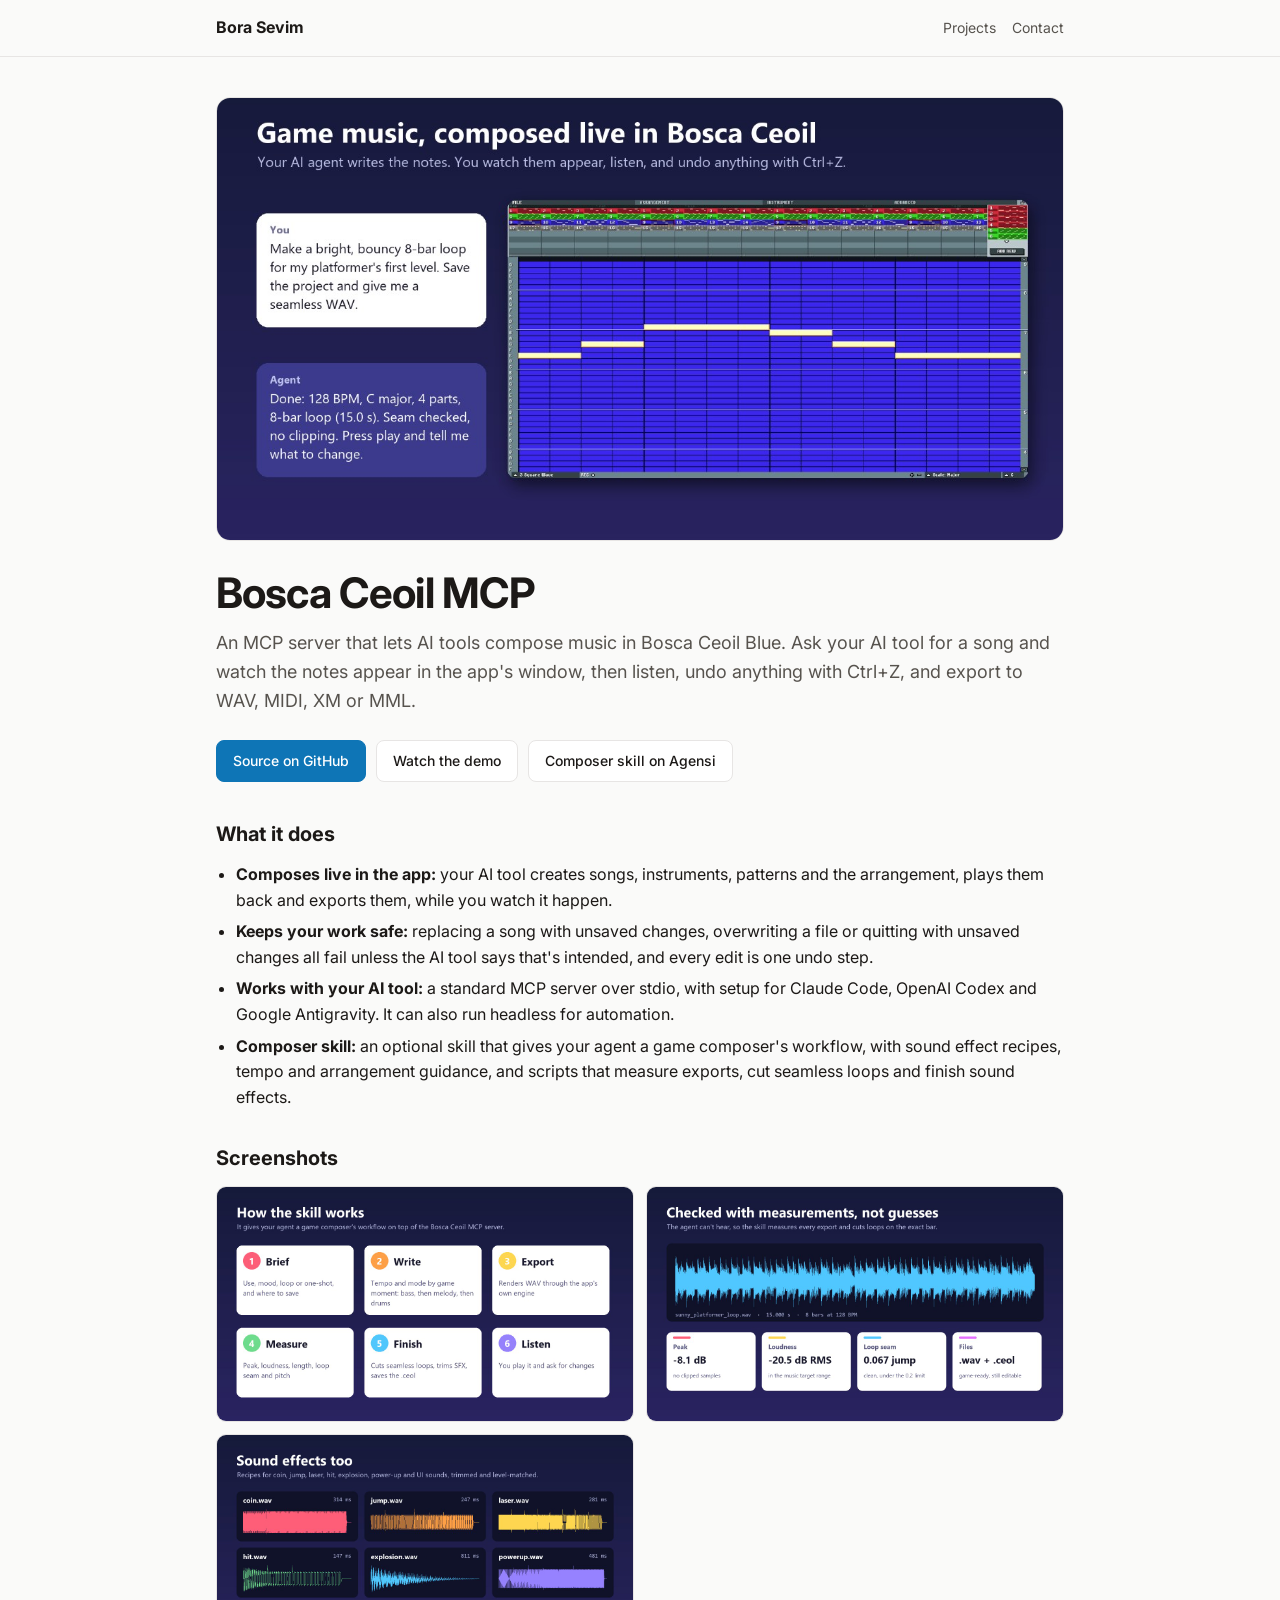
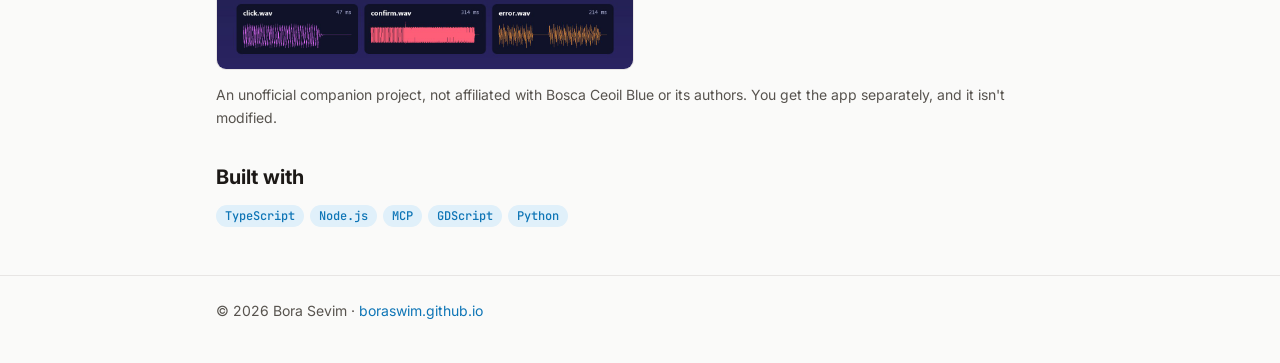
==== bosca-ceoil-mcp/index.html @ b7f97ddd "Add Bosca Ceoil MCP project page and homepage card" ====
<!doctype html>
<html lang="en">
<head>
  <meta charset="utf-8" />
  <meta name="viewport" content="width=device-width, initial-scale=1" />
  <title>Bosca Ceoil MCP · Bora Sevim</title>
  <meta name="description" content="An MCP server that lets AI tools compose music in Bosca Ceoil Blue: ask for a song, watch the notes appear, listen, undo anything and export to WAV, MIDI, XM or MML." />
  <meta property="og:type" content="website" />
  <meta property="og:url" content="https://boraswim.github.io/bosca-ceoil-mcp/" />
  <meta property="og:title" content="Bosca Ceoil MCP: game music, composed live by your AI agent" />
  <meta property="og:description" content="An MCP server that lets AI tools write songs in Bosca Ceoil Blue while you watch, listen and undo, plus a composer skill for game music and sound effects." />
  <meta property="og:image" content="https://boraswim.github.io/bosca-ceoil-mcp/preview.jpg" />
  <meta property="og:image:width" content="1200" />
  <meta property="og:image:height" content="627" />
  <meta name="twitter:card" content="summary_large_image" />
  <link rel="preconnect" href="https://fonts.googleapis.com" />
  <link rel="preconnect" href="https://fonts.gstatic.com" crossorigin />
  <link href="https://fonts.googleapis.com/css2?family=Inter:wght@400;500;600;700&family=JetBrains+Mono:wght@500&display=swap" rel="stylesheet" />
  <link rel="stylesheet" href="../project.css" />
</head>
<body>
  <nav><div class="wrap"><a class="brand" href="../">Bora Sevim</a><a href="../#projects">Projects</a><a href="../#contact">Contact</a></div></nav>
  <main class="wrap">
    <img class="hero" src="preview.jpg" width="1200" height="627" alt="An AI agent asks for a platformer loop and the notes appear in Bosca Ceoil Blue" />
    <h1>Bosca Ceoil MCP</h1>
    <p class="lead">An MCP server that lets AI tools compose music in Bosca Ceoil Blue. Ask your AI tool for a song and watch the notes appear in the app's window, then listen, undo anything with Ctrl+Z, and export to WAV, MIDI, XM or MML.</p>
    <div class="links">
      <a class="btn primary" href="https://github.com/boraswim/bosca-ceoil-mcp">Source on GitHub</a>
      <a class="btn" href="https://github.com/boraswim/bosca-ceoil-mcp/blob/main/docs/media/demo.mp4">Watch the demo</a>
      <a class="btn" href="https://www.agensi.io/skills/bosca-ceoil-composer-game-music-sfx">Composer skill on Agensi</a>
    </div>

    <h2>What it does</h2>
    <ul>
      <li><b>Composes live in the app:</b> your AI tool creates songs, instruments, patterns and the arrangement, plays them back and exports them, while you watch it happen.</li>
      <li><b>Keeps your work safe:</b> replacing a song with unsaved changes, overwriting a file or quitting with unsaved changes all fail unless the AI tool says that's intended, and every edit is one undo step.</li>
      <li><b>Works with your AI tool:</b> a standard MCP server over stdio, with setup for Claude Code, OpenAI Codex and Google Antigravity. It can also run headless for automation.</li>
      <li><b>Composer skill:</b> an optional skill that gives your agent a game composer's workflow, with sound effect recipes, tempo and arrangement guidance, and scripts that measure exports, cut seamless loops and finish sound effects.</li>
    </ul>

    <h2>Screenshots</h2>
    <div class="gallery">
      <img src="workflow.jpg" width="1280" height="720" alt="The composer skill's six steps: brief, write, export, measure, finish, listen" loading="lazy" />
      <img src="measured.jpg" width="1280" height="720" alt="A loop's waveform with its peak, loudness and loop seam measurements" loading="lazy" />
      <img src="sfx.jpg" width="1280" height="720" alt="Waveforms of the nine demo sound effects" loading="lazy" />
    </div>
    <p class="note">An unofficial companion project, not affiliated with Bosca Ceoil Blue or its authors. You get the app separately, and it isn't modified.</p>

    <h2>Built with</h2>
    <div class="tags"><span class="tag">TypeScript</span><span class="tag">Node.js</span><span class="tag">MCP</span><span class="tag">GDScript</span><span class="tag">Python</span></div>
  </main>
  <footer><div class="wrap">© 2026 Bora Sevim · <a href="../">boraswim.github.io</a></div></footer>
</body>
</html>
---- project.css ----
/* Shared styles for the project pages (vocalworks/, civittv/, hellmate/, naor/, gamejams/). */
:root { --bg: #fafaf9; --surface: #ffffff; --text: #1c1917; --muted: #57534e; --border: #e7e5e4; --accent: #0e75b6; --accent-soft: #e0f0fa; }
@media (prefers-color-scheme: dark) {
  :root { --bg: #0f1115; --surface: #171a21; --text: #ececec; --muted: #a1a1aa; --border: #262a33; --accent: #4fb3f0; --accent-soft: #13283a; }
}
* { box-sizing: border-box; }
body { margin: 0; background: var(--bg); color: var(--text); font: 16px/1.6 Inter, system-ui, sans-serif; }
a { color: var(--accent); text-decoration: none; }
a:hover { text-decoration: underline; }
.wrap { max-width: 880px; margin: 0 auto; padding: 0 16px; }
nav { border-bottom: 1px solid var(--border); }
nav .wrap { display: flex; align-items: center; height: 56px; gap: 16px; }
nav .brand { font-weight: 700; color: var(--text); margin-right: auto; }
nav a:not(.brand) { color: var(--muted); font-size: 14px; }
.hero { width: 100%; height: auto; display: block; border-radius: 14px; margin: 40px 0 28px; border: 1px solid var(--border); }
h1 { font-size: clamp(30px, 5vw, 42px); line-height: 1.15; margin: 0 0 12px; letter-spacing: -.02em; }
.lead { font-size: 18px; color: var(--muted); margin: 0 0 24px; }
.links { display: flex; flex-wrap: wrap; gap: 10px; margin-bottom: 36px; }
.btn { display: inline-flex; align-items: center; padding: 9px 16px; border-radius: 8px; font-weight: 500; font-size: 14px; border: 1px solid var(--border); background: var(--surface); color: var(--text); }
.btn:hover { text-decoration: none; border-color: var(--accent); }
.btn.primary { background: var(--accent); border-color: var(--accent); color: #fff; }
h2 { font-size: 20px; margin: 32px 0 12px; }
ul { padding-left: 20px; margin: 0; }
li { margin: 6px 0; }
.tags { display: flex; flex-wrap: wrap; gap: 6px; margin: 8px 0 0; }
.tag { font: 500 12px "JetBrains Mono", monospace; background: var(--accent-soft); color: var(--accent); padding: 3px 9px; border-radius: 999px; }
.badge { display: inline-block; font-size: 13px; font-weight: 600; color: #b45309; background: #fef3c7; padding: 2px 10px; border-radius: 999px; margin-bottom: 12px; }
@media (prefers-color-scheme: dark) { .badge { color: #fbbf24; background: #3a2a0a; } }
.gallery { display: grid; grid-template-columns: repeat(2, 1fr); gap: 12px; }
.gallery img { width: 100%; height: auto; display: block; border-radius: 10px; border: 1px solid var(--border); }
.entry { display: grid; grid-template-columns: 280px 1fr; gap: 20px; align-items: start; padding: 24px 0; border-top: 1px solid var(--border); }
.entry img { width: 100%; height: auto; display: block; border-radius: 10px; border: 1px solid var(--border); }
.entry h2 { margin: 0 0 4px; }
.entry .meta { font: 500 13px "JetBrains Mono", monospace; color: var(--muted); margin-bottom: 8px; }
.entry p { margin: 0 0 10px; }
.note { color: var(--muted); font-size: 14px; }
footer { margin-top: 48px; padding: 24px 0 40px; border-top: 1px solid var(--border); color: var(--muted); font-size: 14px; }
@media (max-width: 600px) {
  .gallery { grid-template-columns: 1fr; }
  .entry { grid-template-columns: 1fr; }
}
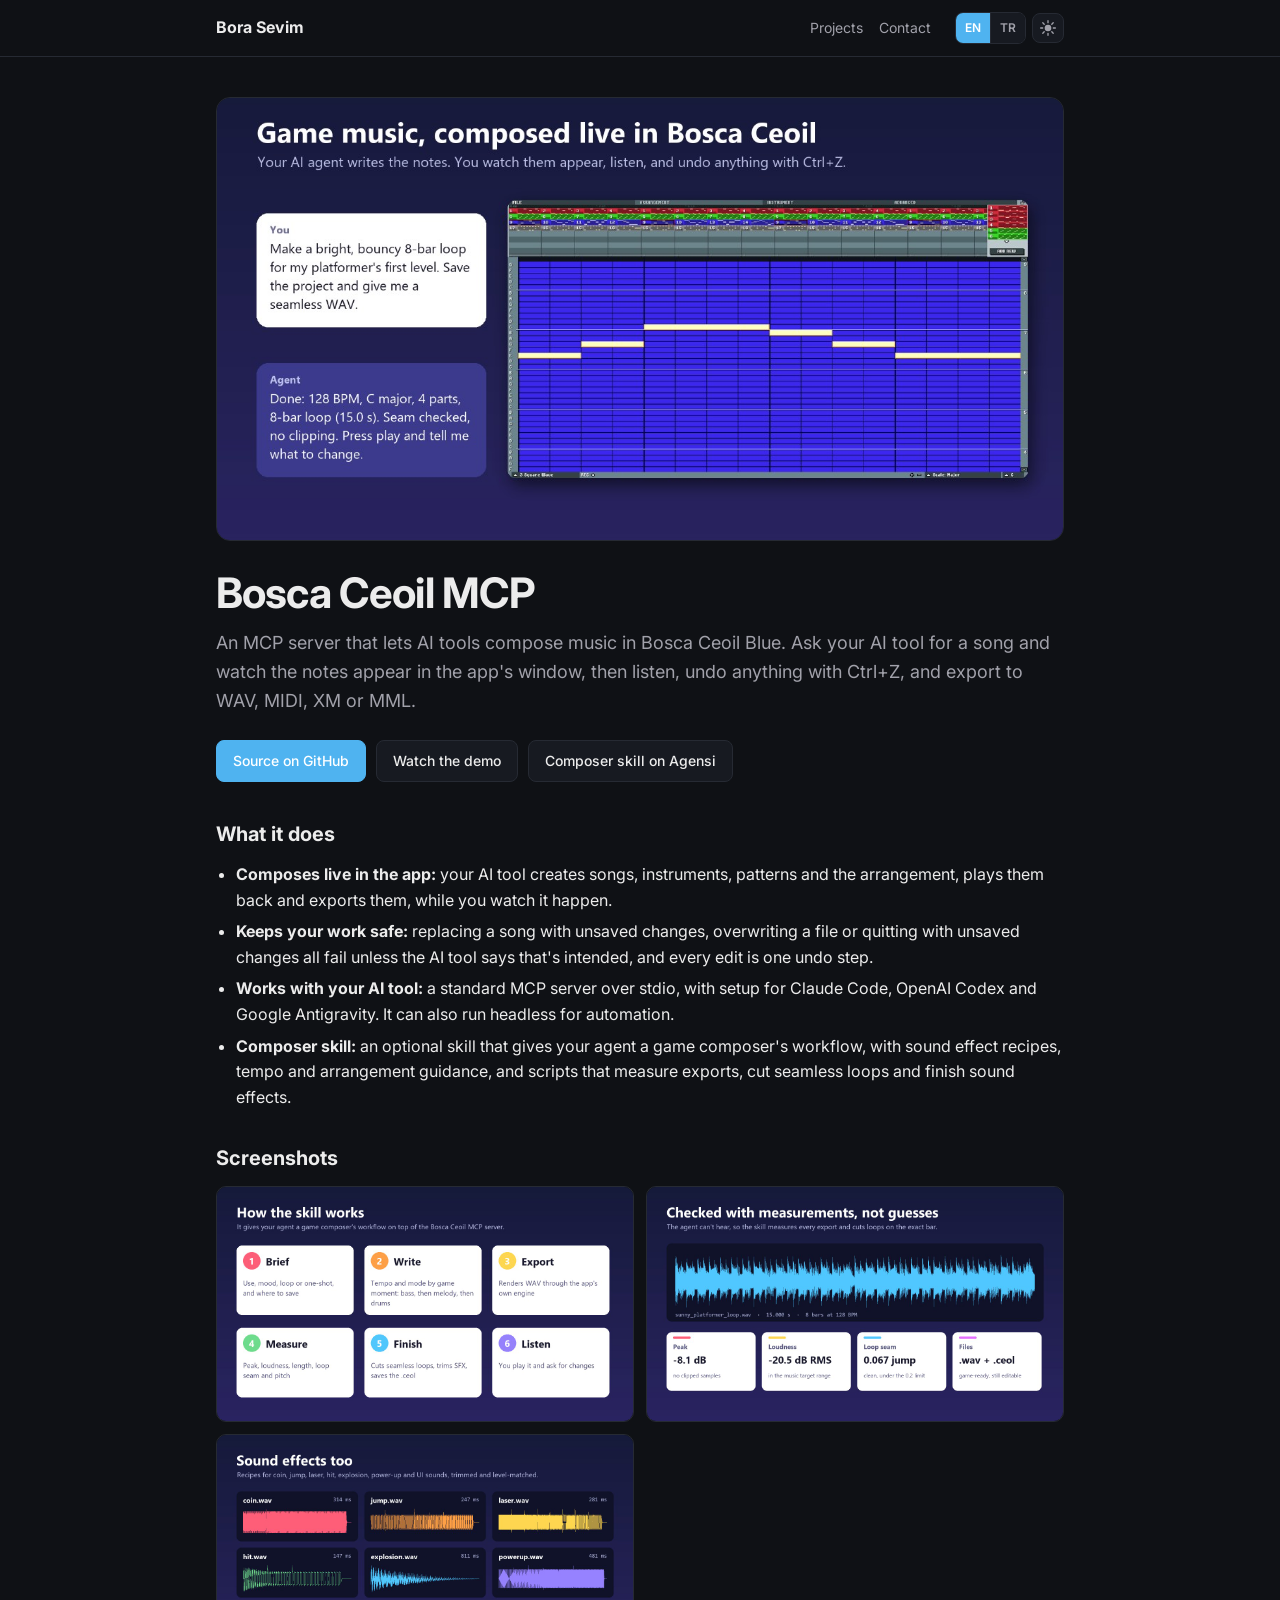
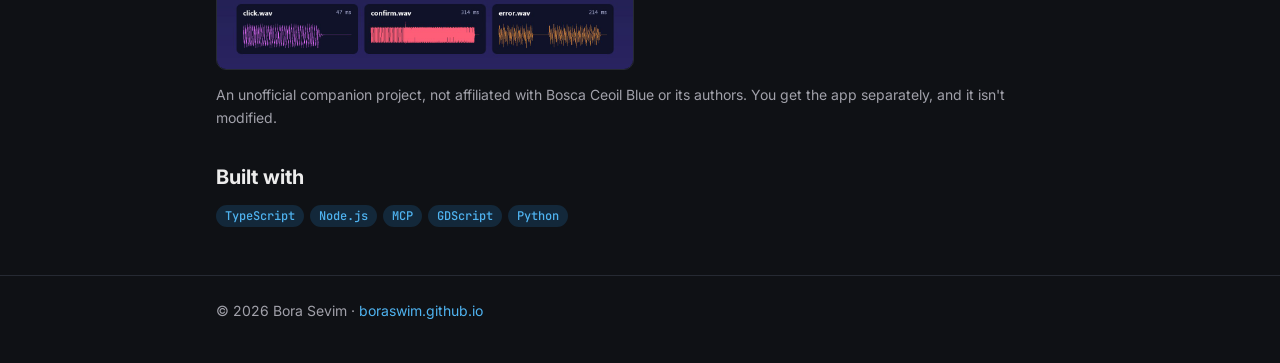
==== commit 546ebe61: "Add EN/TR language switch and light/dark theme toggle (dark by default)" ====
--- a/bosca-ceoil-mcp/index.html
+++ b/bosca-ceoil-mcp/index.html
@@ -17,36 +17,38 @@
   <link rel="preconnect" href="https://fonts.gstatic.com" crossorigin />
   <link href="https://fonts.googleapis.com/css2?family=Inter:wght@400;500;600;700&family=JetBrains+Mono:wght@500&display=swap" rel="stylesheet" />
   <link rel="stylesheet" href="../project.css" />
+  <link rel="stylesheet" href="/site.css" />
+  <script src="/site.js"></script>
 </head>
 <body>
-  <nav><div class="wrap"><a class="brand" href="../">Bora Sevim</a><a href="../#projects">Projects</a><a href="../#contact">Contact</a></div></nav>
+  <nav><div class="wrap"><a class="brand" href="../">Bora Sevim</a><a href="../#projects"><span lang="en">Projects</span><span lang="tr">Projeler</span></a><a href="../#contact"><span lang="en">Contact</span><span lang="tr">İletişim</span></a></div></nav>
   <main class="wrap">
     <img class="hero" src="preview.jpg" width="1200" height="627" alt="An AI agent asks for a platformer loop and the notes appear in Bosca Ceoil Blue" />
     <h1>Bosca Ceoil MCP</h1>
-    <p class="lead">An MCP server that lets AI tools compose music in Bosca Ceoil Blue. Ask your AI tool for a song and watch the notes appear in the app's window, then listen, undo anything with Ctrl+Z, and export to WAV, MIDI, XM or MML.</p>
+    <p class="lead" lang="en">An MCP server that lets AI tools compose music in Bosca Ceoil Blue. Ask your AI tool for a song and watch the notes appear in the app's window, then listen, undo anything with Ctrl+Z, and export to WAV, MIDI, XM or MML.</p><p class="lead" lang="tr">Yapay zekâ araçlarının Bosca Ceoil Blue'da müzik bestelemesini sağlayan bir MCP sunucusu. Yapay zekâ aracınızdan bir şarkı isteyin ve notaların uygulamanın penceresinde belirmesini izleyin; ardından dinleyin, istediğinizi Ctrl+Z ile geri alın ve WAV, MIDI, XM ya da MML olarak dışa aktarın.</p>
     <div class="links">
-      <a class="btn primary" href="https://github.com/boraswim/bosca-ceoil-mcp">Source on GitHub</a>
-      <a class="btn" href="https://github.com/boraswim/bosca-ceoil-mcp/blob/main/docs/media/demo.mp4">Watch the demo</a>
-      <a class="btn" href="https://www.agensi.io/skills/bosca-ceoil-composer-game-music-sfx">Composer skill on Agensi</a>
+      <a class="btn primary" href="https://github.com/boraswim/bosca-ceoil-mcp"><span lang="en">Source on GitHub</span><span lang="tr">GitHub'da kaynak kodu</span></a>
+      <a class="btn" href="https://github.com/boraswim/bosca-ceoil-mcp/blob/main/docs/media/demo.mp4"><span lang="en">Watch the demo</span><span lang="tr">Demoyu izle</span></a>
+      <a class="btn" href="https://www.agensi.io/skills/bosca-ceoil-composer-game-music-sfx"><span lang="en">Composer skill on Agensi</span><span lang="tr">Agensi'de besteci skill'i</span></a>
     </div>
 
-    <h2>What it does</h2>
+    <h2><span lang="en">What it does</span><span lang="tr">Neler yapar</span></h2>
     <ul>
-      <li><b>Composes live in the app:</b> your AI tool creates songs, instruments, patterns and the arrangement, plays them back and exports them, while you watch it happen.</li>
-      <li><b>Keeps your work safe:</b> replacing a song with unsaved changes, overwriting a file or quitting with unsaved changes all fail unless the AI tool says that's intended, and every edit is one undo step.</li>
-      <li><b>Works with your AI tool:</b> a standard MCP server over stdio, with setup for Claude Code, OpenAI Codex and Google Antigravity. It can also run headless for automation.</li>
-      <li><b>Composer skill:</b> an optional skill that gives your agent a game composer's workflow, with sound effect recipes, tempo and arrangement guidance, and scripts that measure exports, cut seamless loops and finish sound effects.</li>
+      <li lang="en"><b>Composes live in the app:</b> your AI tool creates songs, instruments, patterns and the arrangement, plays them back and exports them, while you watch it happen.</li><li lang="tr"><b>Uygulamada canlı besteler:</b> yapay zekâ aracınız şarkıları, enstrümanları, pattern'leri ve düzenlemeyi oluşturur, çalar ve dışa aktarır; siz de bunların olmasını izlersiniz.</li>
+      <li lang="en"><b>Keeps your work safe:</b> replacing a song with unsaved changes, overwriting a file or quitting with unsaved changes all fail unless the AI tool says that's intended, and every edit is one undo step.</li><li lang="tr"><b>Çalışmanızı korur:</b> kaydedilmemiş değişiklikleri olan bir şarkıyı değiştirmek, bir dosyanın üzerine yazmak ya da kaydedilmemiş değişikliklerle çıkmak, yapay zekâ aracı bunun bilerek yapıldığını belirtmedikçe gerçekleşmez; her düzenleme tek bir geri alma adımıdır.</li>
+      <li lang="en"><b>Works with your AI tool:</b> a standard MCP server over stdio, with setup for Claude Code, OpenAI Codex and Google Antigravity. It can also run headless for automation.</li><li lang="tr"><b>Yapay zekâ aracınızla çalışır:</b> stdio üzerinden çalışan standart bir MCP sunucusu; Claude Code, OpenAI Codex ve Google Antigravity için kurulum adımlarıyla. Otomasyon için arayüzsüz (headless) de çalışabilir.</li>
+      <li lang="en"><b>Composer skill:</b> an optional skill that gives your agent a game composer's workflow, with sound effect recipes, tempo and arrangement guidance, and scripts that measure exports, cut seamless loops and finish sound effects.</li><li lang="tr"><b>Besteci skill'i:</b> ajanınıza bir oyun bestecisinin çalışma akışını kazandıran isteğe bağlı bir skill: ses efekti tarifleri, tempo ve düzenleme rehberi, ayrıca dışa aktarımları ölçen, kesintisiz döngüler kesen ve ses efektlerini son haline getiren betikler.</li>
     </ul>
 
-    <h2>Screenshots</h2>
+    <h2><span lang="en">Screenshots</span><span lang="tr">Ekran görüntüleri</span></h2>
     <div class="gallery">
       <img src="workflow.jpg" width="1280" height="720" alt="The composer skill's six steps: brief, write, export, measure, finish, listen" loading="lazy" />
       <img src="measured.jpg" width="1280" height="720" alt="A loop's waveform with its peak, loudness and loop seam measurements" loading="lazy" />
       <img src="sfx.jpg" width="1280" height="720" alt="Waveforms of the nine demo sound effects" loading="lazy" />
     </div>
-    <p class="note">An unofficial companion project, not affiliated with Bosca Ceoil Blue or its authors. You get the app separately, and it isn't modified.</p>
+    <p class="note" lang="en">An unofficial companion project, not affiliated with Bosca Ceoil Blue or its authors. You get the app separately, and it isn't modified.</p><p class="note" lang="tr">Resmî olmayan bir yardımcı proje; Bosca Ceoil Blue ya da yapımcılarıyla bağlantılı değildir. Uygulamayı ayrıca edinirsiniz ve uygulama değiştirilmez.</p>
 
-    <h2>Built with</h2>
+    <h2><span lang="en">Built with</span><span lang="tr">Kullanılan teknolojiler</span></h2>
     <div class="tags"><span class="tag">TypeScript</span><span class="tag">Node.js</span><span class="tag">MCP</span><span class="tag">GDScript</span><span class="tag">Python</span></div>
   </main>
   <footer><div class="wrap">© 2026 Bora Sevim · <a href="../">boraswim.github.io</a></div></footer>
--- a/project.css
+++ b/project.css
@@ -1,8 +1,4 @@
-/* Shared styles for the project pages (vocalworks/, civittv/, hellmate/, naor/, gamejams/). */
-:root { --bg: #fafaf9; --surface: #ffffff; --text: #1c1917; --muted: #57534e; --border: #e7e5e4; --accent: #0e75b6; --accent-soft: #e0f0fa; }
-@media (prefers-color-scheme: dark) {
-  :root { --bg: #0f1115; --surface: #171a21; --text: #ececec; --muted: #a1a1aa; --border: #262a33; --accent: #4fb3f0; --accent-soft: #13283a; }
-}
+/* Shared styles for the project pages. Theme colours come from site.css. */
 * { box-sizing: border-box; }
 body { margin: 0; background: var(--bg); color: var(--text); font: 16px/1.6 Inter, system-ui, sans-serif; }
 a { color: var(--accent); text-decoration: none; }
@@ -24,8 +20,8 @@
 li { margin: 6px 0; }
 .tags { display: flex; flex-wrap: wrap; gap: 6px; margin: 8px 0 0; }
 .tag { font: 500 12px "JetBrains Mono", monospace; background: var(--accent-soft); color: var(--accent); padding: 3px 9px; border-radius: 999px; }
-.badge { display: inline-block; font-size: 13px; font-weight: 600; color: #b45309; background: #fef3c7; padding: 2px 10px; border-radius: 999px; margin-bottom: 12px; }
-@media (prefers-color-scheme: dark) { .badge { color: #fbbf24; background: #3a2a0a; } }
+.badge { display: inline-block; font-size: 13px; font-weight: 600; color: #fbbf24; background: #3a2a0a; padding: 2px 10px; border-radius: 999px; margin-bottom: 12px; }
+:root[data-theme="light"] .badge { color: #b45309; background: #fef3c7; }
 .gallery { display: grid; grid-template-columns: repeat(2, 1fr); gap: 12px; }
 .gallery img { width: 100%; height: auto; display: block; border-radius: 10px; border: 1px solid var(--border); }
 .entry { display: grid; grid-template-columns: 280px 1fr; gap: 20px; align-items: start; padding: 24px 0; border-top: 1px solid var(--border); }
--- a/site.css
+++ b/site.css
@@ -0,0 +1,33 @@
+/* Shared by every page: theme colours (dark by default) and the EN/TR and light/dark switches. */
+:root {
+  --bg: #0f1115; --surface: #171a21; --text: #ececec; --muted: #a1a1aa;
+  --border: #262a33; --accent: #4fb3f0; --accent-soft: #13283a;
+  color-scheme: dark;
+}
+:root[data-theme="light"] {
+  --bg: #fafaf9; --surface: #ffffff; --text: #1c1917; --muted: #57534e;
+  --border: #e7e5e4; --accent: #0e75b6; --accent-soft: #e0f0fa;
+  color-scheme: light;
+}
+
+/* Each piece of text exists once per language; show only the current one (English without JS). */
+html:not([data-lang="tr"]) [lang="tr"],
+html[data-lang="tr"] [lang="en"] { display: none !important; }
+
+.switches { display: flex; align-items: center; gap: 6px; flex: none; margin-left: 8px; }
+.seg { display: inline-flex; border: 1px solid var(--border); border-radius: 8px; overflow: hidden; }
+.seg button, .theme-btn {
+  font: 600 12px/1 Inter, system-ui, sans-serif; height: 30px; border: 0;
+  background: var(--surface); color: var(--muted); cursor: pointer;
+}
+.seg button { padding: 0 9px; }
+.seg button + button { border-left: 1px solid var(--border); }
+.seg button[aria-pressed="true"] { background: var(--accent); color: #fff; }
+.theme-btn { width: 32px; border: 1px solid var(--border); border-radius: 8px; display: inline-grid; place-items: center; }
+.seg button:hover, .theme-btn:hover { color: var(--text); }
+.seg button[aria-pressed="true"]:hover { color: #fff; }
+.theme-btn svg { width: 16px; height: 16px; fill: currentColor; }
+.theme-btn .moon { display: none; }
+:root[data-theme="light"] .theme-btn .sun { display: none; }
+:root[data-theme="light"] .theme-btn .moon { display: block; }
+main a { overflow-wrap: anywhere; }
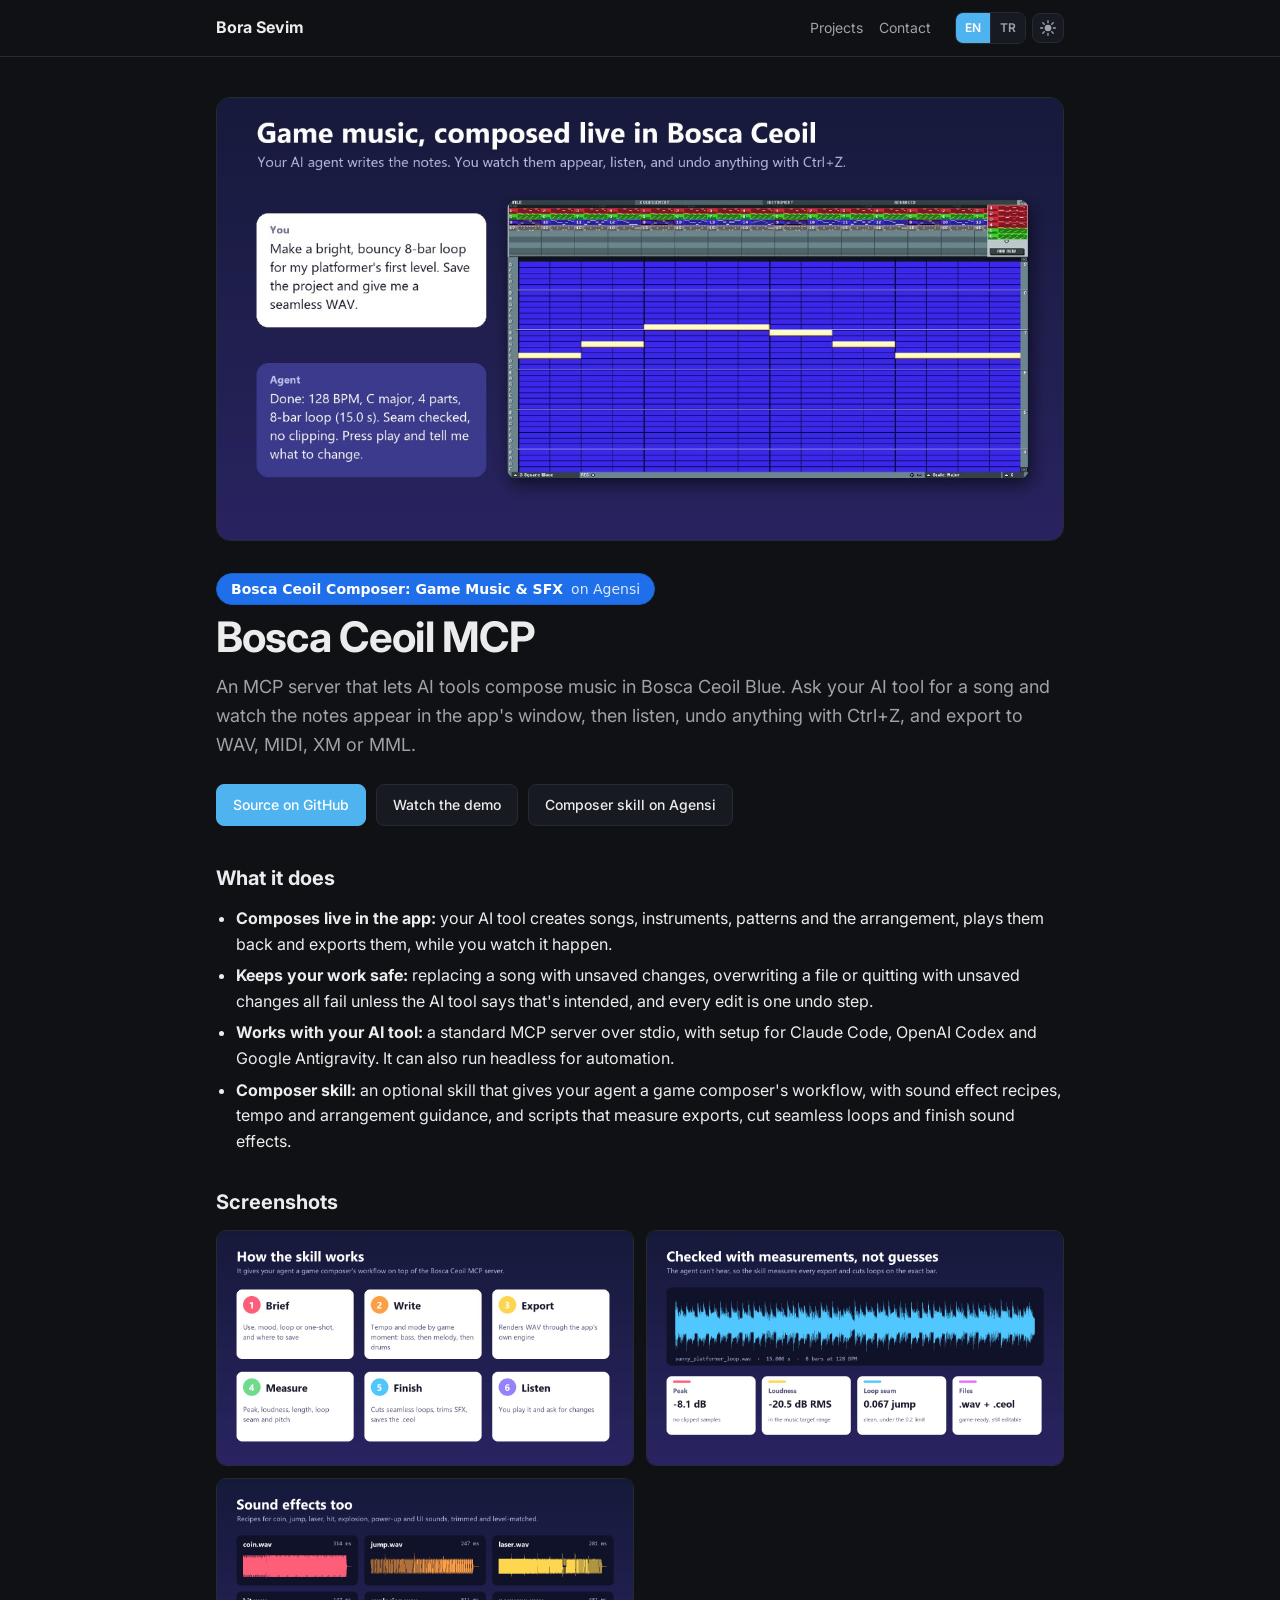
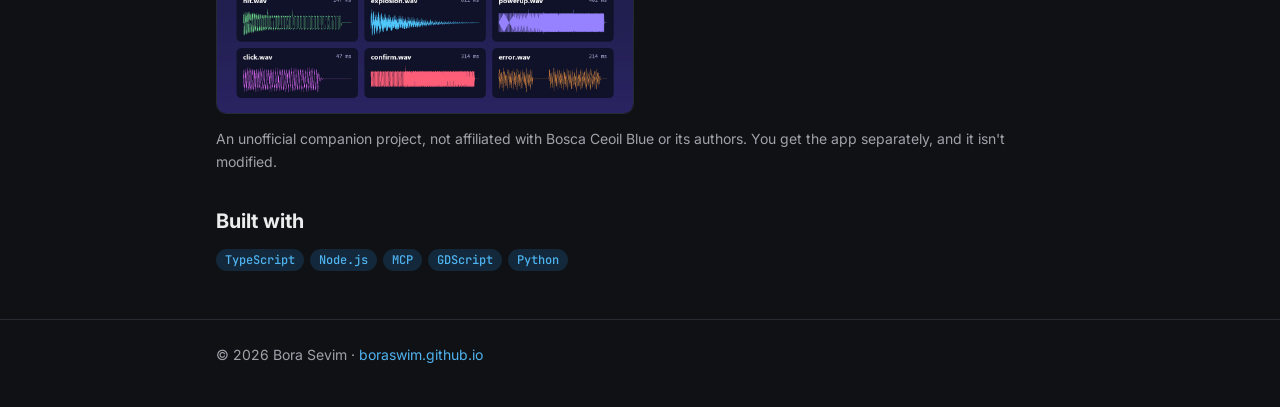
==== commit 4888f9ff: "Add Agensi badge for the Bosca Ceoil composer skill" ====
--- a/bosca-ceoil-mcp/index.html
+++ b/bosca-ceoil-mcp/index.html
@@ -24,6 +24,7 @@
   <nav><div class="wrap"><a class="brand" href="../">Bora Sevim</a><a href="../#projects"><span lang="en">Projects</span><span lang="tr">Projeler</span></a><a href="../#contact"><span lang="en">Contact</span><span lang="tr">İletişim</span></a></div></nav>
   <main class="wrap">
     <img class="hero" src="preview.jpg" width="1200" height="627" alt="An AI agent asks for a platformer loop and the notes appear in Bosca Ceoil Blue" />
+    <a href="https://www.agensi.io/skills/bosca-ceoil-composer-game-music-sfx" target="_blank" rel="noopener" style="display:inline-flex;align-items:center;gap:8px;padding:8px 14px;border-radius:9999px;background:#1f6feb;color:#fff;font-family:system-ui,-apple-system,Segoe UI,Roboto,sans-serif;font-size:14px;text-decoration:none;line-height:1;border:1px solid #1a5fcc;margin:4px 0 8px"><span style="font-weight:600">Bosca Ceoil Composer: Game Music &amp; SFX</span><span style="opacity:.85"><span lang="en">on Agensi</span><span lang="tr">Agensi&#39;de</span></span></a>
     <h1>Bosca Ceoil MCP</h1>
     <p class="lead" lang="en">An MCP server that lets AI tools compose music in Bosca Ceoil Blue. Ask your AI tool for a song and watch the notes appear in the app's window, then listen, undo anything with Ctrl+Z, and export to WAV, MIDI, XM or MML.</p><p class="lead" lang="tr">Yapay zekâ araçlarının Bosca Ceoil Blue'da müzik bestelemesini sağlayan bir MCP sunucusu. Yapay zekâ aracınızdan bir şarkı isteyin ve notaların uygulamanın penceresinde belirmesini izleyin; ardından dinleyin, istediğinizi Ctrl+Z ile geri alın ve WAV, MIDI, XM ya da MML olarak dışa aktarın.</p>
     <div class="links">
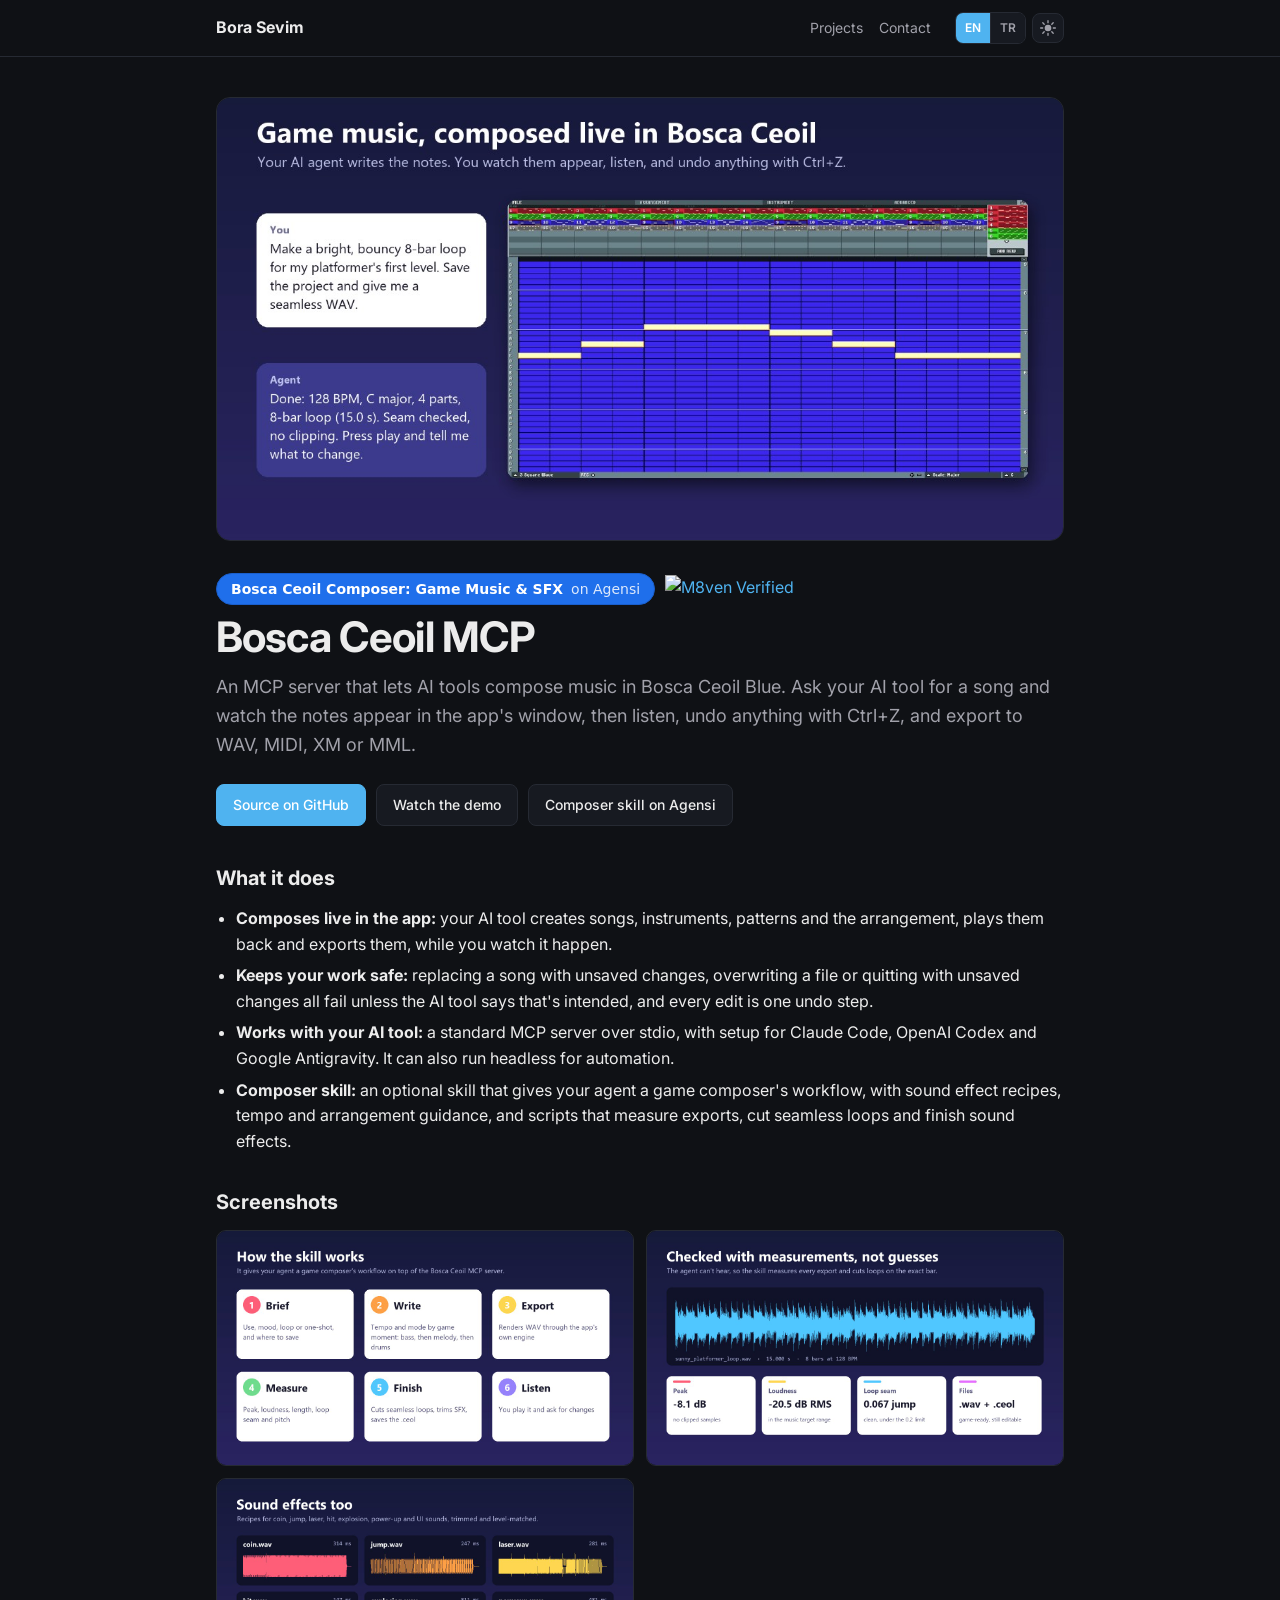
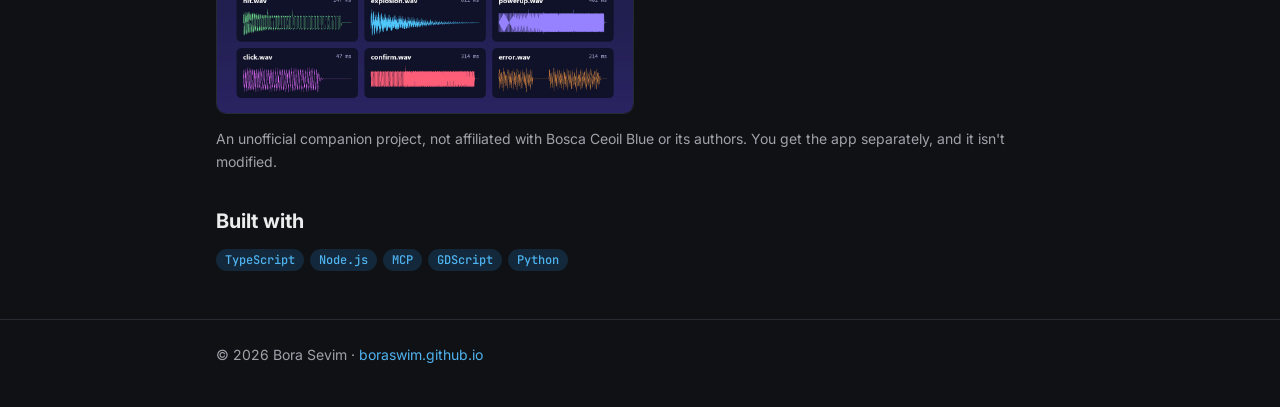
==== commit c6570ba5: "Add the M8ven Verified badge for Bosca Ceoil MCP" ====
--- a/bosca-ceoil-mcp/index.html
+++ b/bosca-ceoil-mcp/index.html
@@ -25,6 +25,7 @@
   <main class="wrap">
     <img class="hero" src="preview.jpg" width="1200" height="627" alt="An AI agent asks for a platformer loop and the notes appear in Bosca Ceoil Blue" />
     <a href="https://www.agensi.io/skills/bosca-ceoil-composer-game-music-sfx" target="_blank" rel="noopener" style="display:inline-flex;align-items:center;gap:8px;padding:8px 14px;border-radius:9999px;background:#1f6feb;color:#fff;font-family:system-ui,-apple-system,Segoe UI,Roboto,sans-serif;font-size:14px;text-decoration:none;line-height:1;border:1px solid #1a5fcc;margin:4px 0 8px"><span style="font-weight:600">Bosca Ceoil Composer: Game Music &amp; SFX</span><span style="opacity:.85"><span lang="en">on Agensi</span><span lang="tr">Agensi&#39;de</span></span></a>
+    <a href="https://m8ven.ai/mcp/boraswim/bosca-ceoil-mcp?s=readme" target="_blank" rel="noopener" style="display:inline-block;margin:4px 0 8px 6px;vertical-align:middle"><img src="https://m8ven.ai/badge/mcp/boraswim/bosca-ceoil-mcp?variant=verified" alt="M8ven Verified" height="20" /></a>
     <h1>Bosca Ceoil MCP</h1>
     <p class="lead" lang="en">An MCP server that lets AI tools compose music in Bosca Ceoil Blue. Ask your AI tool for a song and watch the notes appear in the app's window, then listen, undo anything with Ctrl+Z, and export to WAV, MIDI, XM or MML.</p><p class="lead" lang="tr">Yapay zekâ araçlarının Bosca Ceoil Blue'da müzik bestelemesini sağlayan bir MCP sunucusu. Yapay zekâ aracınızdan bir şarkı isteyin ve notaların uygulamanın penceresinde belirmesini izleyin; ardından dinleyin, istediğinizi Ctrl+Z ile geri alın ve WAV, MIDI, XM ya da MML olarak dışa aktarın.</p>
     <div class="links">
